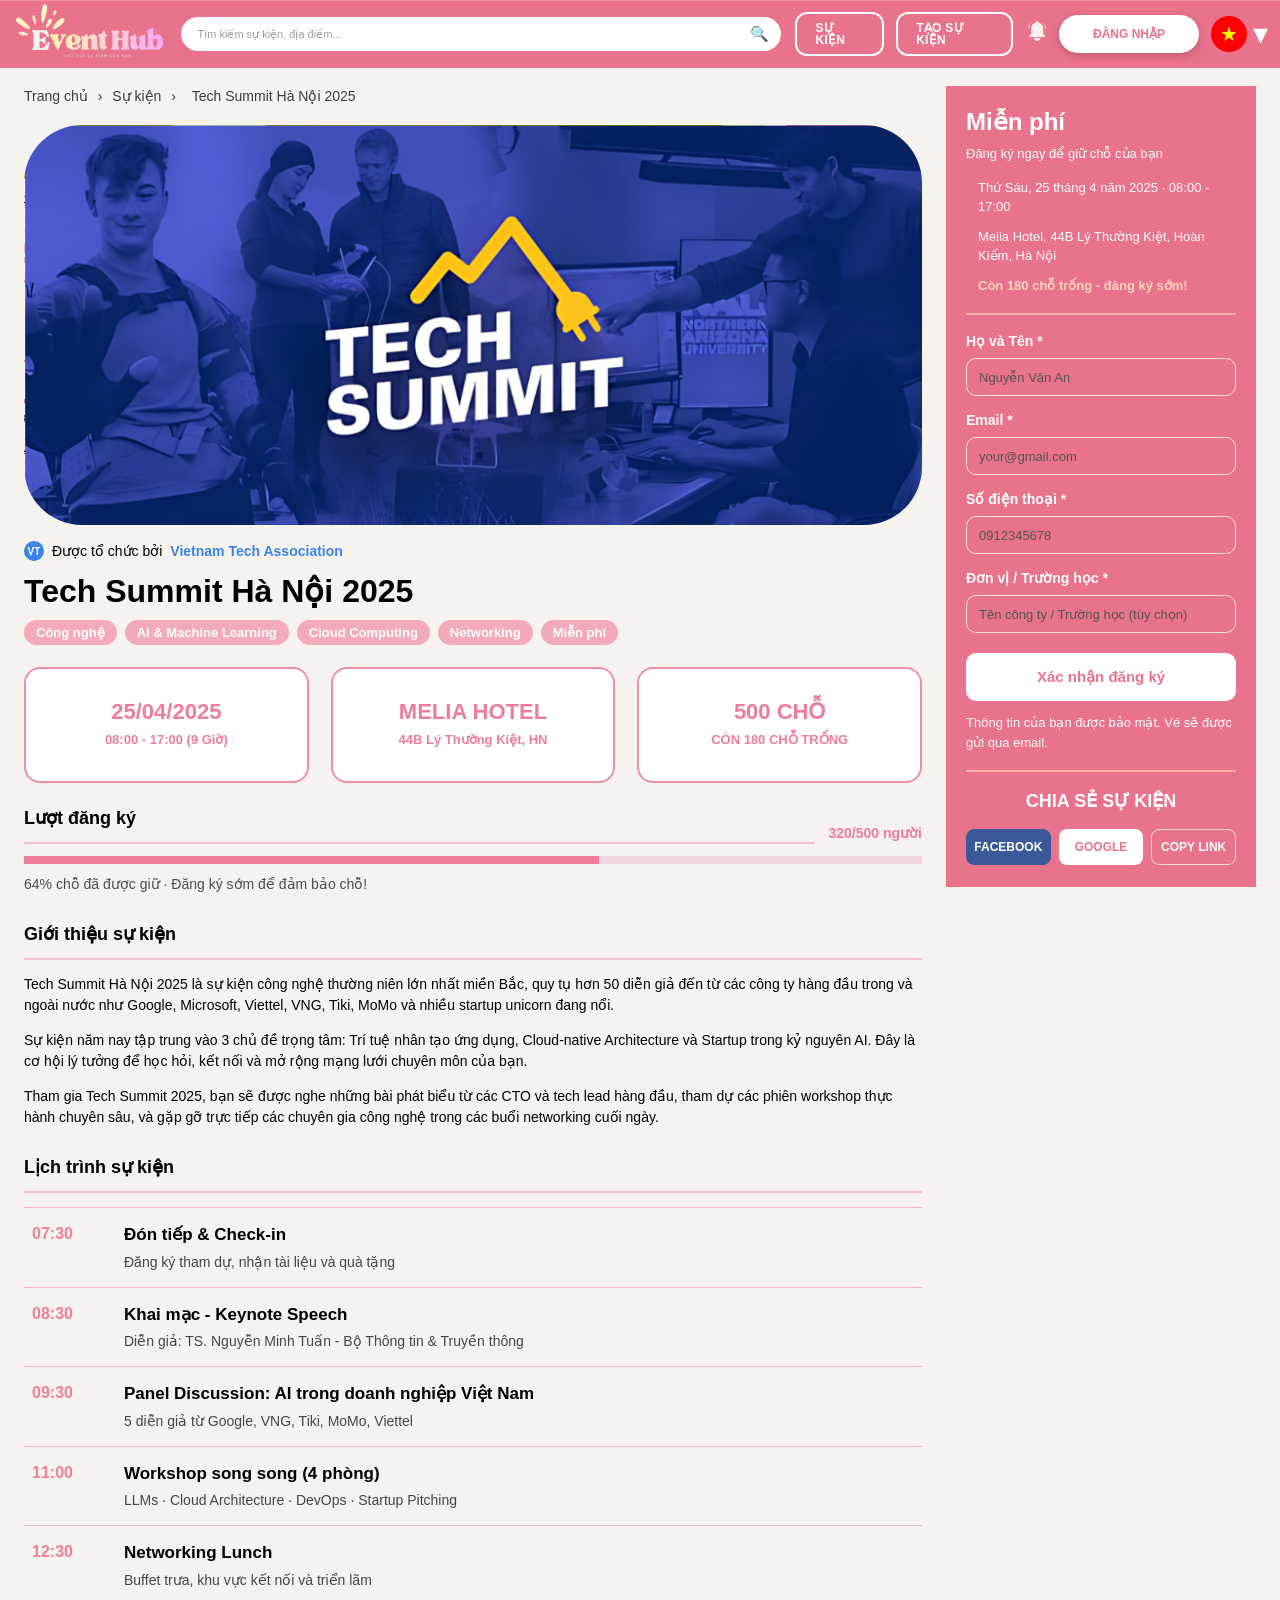
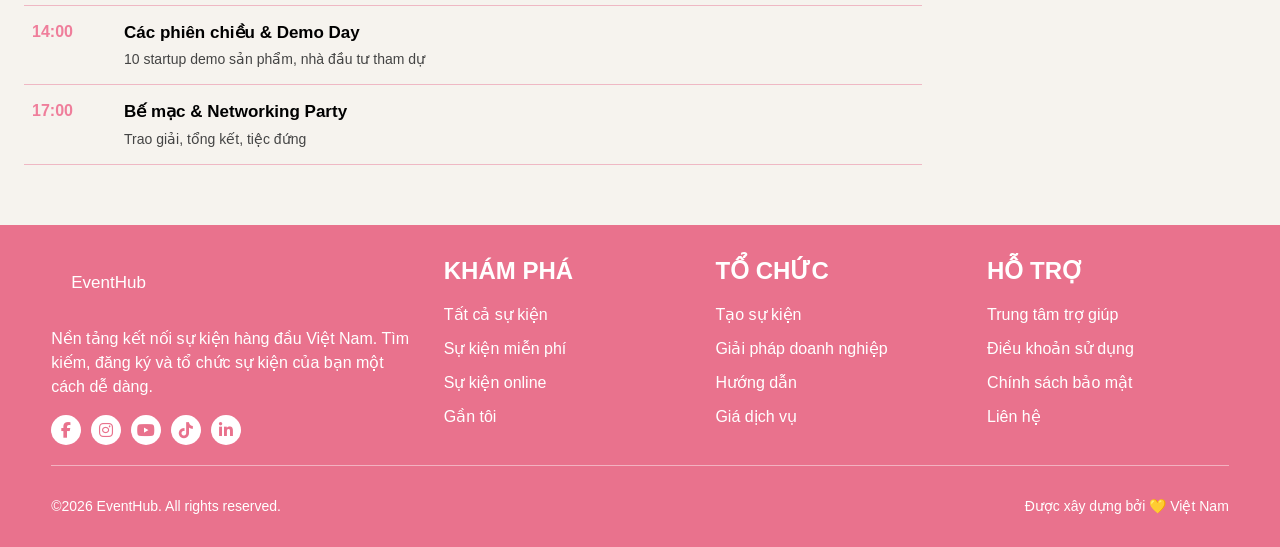
==== event-detail.html @ 6155b0cd "event project" ====
<!DOCTYPE html>
<html lang="vi">
<head>
    <meta charset="UTF-8">
    <meta name="viewport" content="width=device-width, initial-scale=1.0">
    <title>EventHub - Chi tiết sự kiện</title>
    <link rel="stylesheet" href="style.css">
    <link rel="stylesheet" href="event-detail.css">
    <link rel="stylesheet" href="https://cdnjs.cloudflare.com/ajax/libs/font-awesome/6.5.2/css/all.min.css">
</head>
<body class="event-detail-page">
    <header class="site-header">
        <div class="container header-inner">
            <a href="index.html"> <img class="logo" src="LOGO Web thiết kế sự kiện2.png">
            </a>

            <form class="search-box" action="events.html" method="get">
                <input type="search" name="keyword" placeholder="Tìm kiếm sự kiện, địa điểm...">
                <button type="submit">&#128269;</button>
            </form>

            <nav class="main-nav">
                <ul>
                    <li><a class="nav-button" href="events.html">Sự kiện</a></li>
                    <li><a class="nav-button" href="organizer-create.html">Tạo sự kiện</a></li>
                </ul>
            </nav>

            <div class="header-actions">
                <a href="#" aria-label="Thông báo">
                    <img class="icon-button notice-button" src="Chuông.png">
                </a>
                <a href="login.html" class="login-button">Đăng nhập</a>
                <div class="language-switch">
                    <a href="#" class="icon-button highlight" aria-label="Ngôn ngữ" style="color: yellow;">&#9733;</a>
                    <span class="language-caret" style="font-size: 30px;">&#9662;</span>
                </div>
            </div>
        </div>
    </header>

    <main class="ed-main">
        <div class="container ed-container">
            <div class="ed-layout">
                <section class="ed-content">
                    <nav class="ed-breadcrumb" aria-label="Điều hướng trang">
                        <a href="index.html">Trang chủ</a>
                        <span>&#8250;</span>
                        <a href="events.html">Sự kiện</a>
                        <span>&#8250;</span>
                        <span>Tech Summit Hà Nội 2025</span>
                    </nav>

                    <div class="ed-hero">
                        <img src="images_event-detail-banner.png" alt="Tech Summit Hà Nội 2025">
                    </div>

                    <div class="ed-organizer">
                        <span class="ed-organizer-badge">VT</span>
                        <span>Được tổ chức bởi</span>
                        <a href="#">Vietnam Tech Association</a>
                    </div>

                    <h1 class="ed-title">Tech Summit Hà Nội 2025</h1>

                    <div class="ed-tags">
                        <span class="ed-tag">Công nghệ</span>
                        <span class="ed-tag">AI &amp; Machine Learning</span>
                        <span class="ed-tag">Cloud Computing</span>
                        <span class="ed-tag">Networking</span>
                        <span class="ed-tag">Miễn phí</span>
                    </div>

                    <div class="ed-info-list">
                        <article class="ed-info-card">
                            <h2>25/04/2025</h2>
                            <p>08:00 - 17:00 (9 Giờ)</p>
                        </article>

                        <article class="ed-info-card">
                            <h2>MELIA HOTEL</h2>
                            <p>44B Lý Thường Kiệt, HN</p>
                        </article>

                        <article class="ed-info-card">
                            <h2>500 CHỖ</h2>
                            <p>CÒN 180 CHỖ TRỐNG</p>
                        </article>
                    </div>

                    <section class="ed-section ed-register-section">
                        <div class="ed-section-head ed-register-head">
                            <h2>Lượt đăng ký</h2>
                            <span>320/500 người</span>
                        </div>
                        <div class="ed-progress">
                            <div class="ed-progress-bar"></div>
                        </div>
                        <p class="ed-register-note">64% chỗ đã được giữ · Đăng ký sớm để đảm bảo chỗ!</p>
                    </section>

                    <section class="ed-section">
                        <h2 class="ed-section-title">Giới thiệu sự kiện</h2>
                        <div class="ed-description">
                            <p>Tech Summit Hà Nội 2025 là sự kiện công nghệ thường niên lớn nhất miền Bắc, quy tụ hơn 50 diễn giả đến từ các công ty hàng đầu trong và ngoài nước như Google, Microsoft, Viettel, VNG, Tiki, MoMo và nhiều startup unicorn đang nổi.</p>
                            <p>Sự kiện năm nay tập trung vào 3 chủ đề trọng tâm: Trí tuệ nhân tạo ứng dụng, Cloud-native Architecture và Startup trong kỷ nguyên AI. Đây là cơ hội lý tưởng để học hỏi, kết nối và mở rộng mạng lưới chuyên môn của bạn.</p>
                            <p>Tham gia Tech Summit 2025, bạn sẽ được nghe những bài phát biểu từ các CTO và tech lead hàng đầu, tham dự các phiên workshop thực hành chuyên sâu, và gặp gỡ trực tiếp các chuyên gia công nghệ trong các buổi networking cuối ngày.</p>
                        </div>
                    </section>

                    <section class="ed-section">
                        <h2 class="ed-section-title">Lịch trình sự kiện</h2>

                        <div class="ed-schedule-list">
                            <article class="ed-schedule-item">
                                <div class="ed-schedule-time">07:30</div>
                                <div class="ed-schedule-body">
                                    <h3>Đón tiếp &amp; Check-in</h3>
                                    <p>Đăng ký tham dự, nhận tài liệu và quà tặng</p>
                                </div>
                            </article>

                            <article class="ed-schedule-item">
                                <div class="ed-schedule-time">08:30</div>
                                <div class="ed-schedule-body">
                                    <h3>Khai mạc - Keynote Speech</h3>
                                    <p>Diễn giả: TS. Nguyễn Minh Tuấn - Bộ Thông tin &amp; Truyền thông</p>
                                </div>
                            </article>

                            <article class="ed-schedule-item">
                                <div class="ed-schedule-time">09:30</div>
                                <div class="ed-schedule-body">
                                    <h3>Panel Discussion: AI trong doanh nghiệp Việt Nam</h3>
                                    <p>5 diễn giả từ Google, VNG, Tiki, MoMo, Viettel</p>
                                </div>
                            </article>

                            <article class="ed-schedule-item">
                                <div class="ed-schedule-time">11:00</div>
                                <div class="ed-schedule-body">
                                    <h3>Workshop song song (4 phòng)</h3>
                                    <p>LLMs · Cloud Architecture · DevOps · Startup Pitching</p>
                                </div>
                            </article>

                            <article class="ed-schedule-item">
                                <div class="ed-schedule-time">12:30</div>
                                <div class="ed-schedule-body">
                                    <h3>Networking Lunch</h3>
                                    <p>Buffet trưa, khu vực kết nối và triển lãm</p>
                                </div>
                            </article>

                            <article class="ed-schedule-item">
                                <div class="ed-schedule-time">14:00</div>
                                <div class="ed-schedule-body">
                                    <h3>Các phiên chiều &amp; Demo Day</h3>
                                    <p>10 startup demo sản phẩm, nhà đầu tư tham dự</p>
                                </div>
                            </article>

                            <article class="ed-schedule-item">
                                <div class="ed-schedule-time">17:00</div>
                                <div class="ed-schedule-body">
                                    <h3>Bế mạc &amp; Networking Party</h3>
                                    <p>Trao giải, tổng kết, tiệc đứng</p>
                                </div>
                            </article>
                        </div>
                    </section>
                </section>

                <aside class="ed-sidebar">
                    <div class="ed-booking-box">
                        <div class="ed-price-block">
                            <h2>Miễn phí</h2>
                            <p>Đăng ký ngay để giữ chỗ của bạn</p>
                        </div>

                        <div class="ed-booking-meta">
                            <p>Thứ Sáu, 25 tháng 4 năm 2025 · 08:00 - 17:00</p>
                            <p>Melia Hotel, 44B Lý Thường Kiệt, Hoàn Kiếm, Hà Nội</p>
                            <p class="ed-left-slot">Còn 180 chỗ trống - đăng ký sớm!</p>
                        </div>

                        <form class="ed-form" action="#" method="post">
                            <div class="ed-form-group">
                                <label for="name">Họ và Tên *</label>
                                <input id="name" type="text" name="fullname" placeholder="Nguyễn Văn An">
                            </div>

                            <div class="ed-form-group">
                                <label for="email">Email *</label>
                                <input id="email" type="email" name="email" placeholder="your@gmail.com">
                            </div>

                            <div class="ed-form-group">
                                <label for="sdt">Số điện thoại *</label>
                                <input id="sdt" type="tel" name="phone" placeholder="0912345678">
                            </div>

                            <div class="ed-form-group">
                                <label for="company">Đơn vị / Trường học *</label>
                                <input id="company" type="text" name="company" placeholder="Tên công ty / Trường học (tùy chọn)">
                            </div>

                            <button onclick="if(validateForm()) { alert('Đăng kí thành công!'); window.location.href='index.html'; }" class="ed-submit-button"  type="button">Xác nhận đăng ký</button>
                            <p class="ed-form-note">Thông tin của bạn được bảo mật. Vé sẽ được gửi qua email.</p>
                        </form>

                        <div class="ed-share-block">
                            <h3>Chia sẻ sự kiện</h3>
                            <div class="ed-share-list">
                                <a href="#" class="ed-share-button ed-share-facebook">facebook</a>
                                <a href="#" class="ed-share-button ed-share-google">Google</a>
                                <a href="#" class="ed-share-button ed-share-copy">Copy link</a>
                            </div>
                        </div>
                    </div>
                </aside>
            </div>
        </div>
    </main>

    <footer class="site-footer">
        <div class="container footer-grid">
            <div class="footer-column footer-brand">
                <a href="index.html" class="logo footer-logo">
                    <span class="logo-box"></span>
                    <span class="logo-text">EventHub</span>
                </a>
                <p>Nền tảng kết nối sự kiện hàng đầu Việt Nam. Tìm kiếm, đăng ký và tổ chức sự kiện của bạn một cách dễ dàng.</p>
                <div class="social-list">
                    <a href="#" aria-label="Facebook"><i class="fa-brands fa-facebook-f"></i></a>
                    <a href="#" aria-label="Instagram"><i class="fa-brands fa-instagram"></i></a>
                    <a href="#" aria-label="YouTube"><i class="fa-brands fa-youtube"></i></a>
                    <a href="#" aria-label="TikTok"><i class="fa-brands fa-tiktok"></i></a>
                    <a href="#" aria-label="LinkedIn"><i class="fa-brands fa-linkedin-in"></i></a>
                </div>
            </div>

            <div class="footer-column">
                <h3>Khám phá</h3>
                <ul>
                    <li><a href="events.html">Tất cả sự kiện</a></li>
                    <li><a href="events.html">Sự kiện miễn phí</a></li>
                    <li><a href="events.html">Sự kiện online</a></li>
                    <li><a href="events.html">Gần tôi</a></li>
                </ul>
            </div>

            <div class="footer-column">
                <h3>Tổ chức</h3>
                <ul>
                    <li><a href="organizer-create.html">Tạo sự kiện</a></li>
                    <li><a href="organizer-solutions.html">Giải pháp doanh nghiệp</a></li>
                    <li><a href="guide.html">Hướng dẫn</a></li>
                    <li><a href="service-price.html">Giá dịch vụ</a></li>
                </ul>
            </div>

            <div class="footer-column">
                <h3>Hỗ trợ</h3>
                <ul>
                    <li><a href="help-center.html">Trung tâm trợ giúp</a></li>
                    <li><a href="terms.html">Điều khoản sử dụng</a></li>
                    <li><a href="privacy.html">Chính sách bảo mật</a></li>
                    <li><a href="contact.html">Liên hệ</a></li>
                </ul>
            </div>
        </div>

        <div class="container footer-bottom">
            <p>&copy;2026 EventHub. All rights reserved.</p>
            <p>Được xây dựng bởi &#128155; Việt Nam</p>
        </div>
    </footer>
    <script src="event-detail.js"></script>
</body>
</html>
---- style.css ----
* {
    box-sizing: border-box;
}

body {
    margin: 0;
    font-family: Arial, Helvetica, sans-serif;
    background-color: #f6f3ee;
    color: #000000;
    line-height: 1.5;
}

a {
    color: inherit;
    text-decoration: none;
}

img {
    display: block;
    width: 100%;
}

ul {
    margin: 0;
    padding: 0;
    list-style: none;
}

.container {
    width: 92%;
    max-width: 1180px;
    margin: 0 auto;
}

.site-header .container {
    width: 100%;
    max-width: none;
    padding: 0 12px;
}

.site-header {
    background-color: #e9728d;
    position: sticky;
    top: 0;
    z-index: 10;
    box-shadow: 0 1px 0 rgba(255, 255, 255, 0.18) inset;
}

.header-inner {
    min-height: 68px;
    display: flex;
    align-items: center;
    justify-content: center;
    gap: 14px;
    padding: 8px 0;
}

.logo {
    display: inline-flex; height: 60px;
    align-items: center;
    gap: 20px;
    color: #ffffff;
    font-size: 17px;
    font-weight: normal;
    white-space: nowrap;
    flex: 0 0 auto;
}


.search-box {
    flex: 0 0 600px;
    width: 600px;
    max-width: 600px;
    min-width: 600px;
    height: 34px;
    margin-left: 0;
    background-color: #ffffff;
    border-radius: 999px;
    display: flex;
    align-items: center;
    overflow: hidden;
}

.search-box input {
    width: 100%;
    border: none;
    outline: none;
    padding: 7px 12px 7px 16px;
    font-size: 11px;
    background-color: transparent;
    color: #6b6b6b;
}

.search-box input::placeholder {
    color: #9c9c9c;
}

.search-box button {
    border: none;
    background-color: transparent;
    padding: 0 12px 0 4px;
    cursor: pointer;
    color: #ea6f90;
    font-size: 15px;
}

.main-nav ul {
    display: flex;
    align-items: center;
    gap: 12px;
}

.main-nav a {
    color: #ffffff;
    font-size: 12px;
    font-weight: bold;
    text-transform: uppercase;
    letter-spacing: 0.3px;
    display: inline-flex;
    align-items: center;
    justify-content: center;
    line-height: 1;
}

.nav-button {
    min-height: 34px;
    border: 2px solid #ffffff;
    border-radius: 12px;
    padding: 8px 18px;
    display: inline-flex;
    align-items: center;
    justify-content: center;
    line-height: 1;
    box-sizing: border-box;
}
.main-nav .nav-button.active {
    background-color: #ffffff;
    color: #e9728d;
}
.nav-my-events {
    display: inline-flex;
    align-items: center;
    gap: 8px;
}

.nav-ticket-icon {
    font-size: 19px;
    line-height: 1;
}

.header-actions {
    display: flex;
    align-items: center;
    gap: 12px;
    flex: 0 0 auto;
    margin-left: 0;
}

.login-button {
    min-width: 140px;
    padding: 10px 22px;
    background-color: #ffffff;
    color: #e9728d;
    border-radius: 999px;
    font-size: 12px;
    font-weight: bold;
    text-transform: uppercase;
    text-align: center;
    box-shadow: 0 3px 8px rgba(0, 0, 0, 0.18);
}

.icon-button {
    width: 28px;
    height: 28px;
    border-radius: 50%;
    background-color: transparent;
    color: #ffffff;
    display: inline-flex;
    align-items: center;
    justify-content: center;
    font-size: 14px;
    line-height: 1;
}

.notice-button {
    width: auto;
    height: 20px;
    font-size: 17px;
}
.notice-button:hover{
    transform: scale(1.4);
    transition: 0.3s;
}
.language-switch {
    display: inline-flex;
    align-items: center;
    gap: 6px;
}

.icon-button.highlight {
    width: 36px;
    height: 36px;
    background-color: red;
    font-size: 20px;
}

.language-caret {
    color: #ffffff;
    font-size: 10px;
    line-height: 1;
}

.hero-section {
    padding: 18px 0 18px;
    overflow: hidden;
}

.hero-stage {
    position: relative;
}

.hero-background {
    position: absolute;
    top: 0;
    bottom: 0;
    left: 50%;
    width: 100vw;
    transform: translateX(-50%);
    z-index: -1;
    pointer-events: none;
}

.hero-content {
    display: flex;
    justify-content: center;
}

.hero-decor {
    position: absolute;
    top: 50%;
    width: 31%;
    max-width: 520px;
    min-width: 220px;
    transform: translateY(-50%);
}

.hero-decor-left {
    left: 0;
}

.hero-decor-right {
    right: 0;
}

.hero-banner {
    display: block;
    width: 75%;
    padding: 12px 0;
}

.hero-banner img {
    border-radius: 38px;
}

.hero-dots {
    display: flex;
    justify-content: center;
    align-items: center;
    gap: 6px;
    margin-top: 12px;
}

.dot {
    width: 8px;
    height: 8px;
    border-radius: 50%;
    background-color: #ffffff;
}

.dot.active {
    background-color: #e9728d;
}

.section-block {
    padding: 10px 0 0;
}

.section-title {
    margin: 0 0 20px;
    padding-left: 10px;
    border-left: 6px solid #e9728d;
    font-size: 24px;
    font-weight: bold;
}

.featured-grid-large,
.featured-grid-small,
.event-grid {
    display: grid;
    gap: 16px;
}

.featured-grid-large {
    grid-template-columns: repeat(2, 1fr);
    margin-bottom: 16px;
}

.featured-grid-small {
    grid-template-columns: repeat(4, 1fr);
}

.featured-card img,
.event-card img {
    border-radius: 18px;
}
.event-card:hover{
    transform: scale(1.05);
    transition: 0.3s;
}
.large-card img {
    aspect-ratio: 1.55 / 1;
    object-fit: cover;
}
.large-card:hover{
    transform: scale(1.02);
    transition: 0.3s;
}
.small-card:hover{
    transform: scale(1.02);
    transition: 0.3s;
}
.small-card img,
.event-card img {
    aspect-ratio: 1.5 / 1;
    object-fit: cover;
}

.sub-section-head {
    display: flex;
    justify-content: space-between;
    align-items: center;
    gap: 16px;
    margin: 12px 0 12px;
}

.sub-tabs {
    display: flex;
    align-items: center;
    gap: 24px;
}

.sub-tabs a {
    position: relative;
    padding-bottom: 6px;
    font-size: 16px;
    font-weight: bold;
}

.sub-tabs a.active::after {
    content: "";
    position: absolute;
    left: 0;
    bottom: 0;
    width: 100%;
    height: 3px;
    background-color: #2f2f2f;
    border-radius: 2px;
}

.view-more-link {
    color: #ea88a4;
    font-size: 14px;
    text-decoration: underline;
}

.row-with-arrow {
    display: grid;
    grid-template-columns: 1fr 34px;
    align-items: start;
    gap: 10px;
}

.tab-panel {
    display: none;
}

.tab-panel.active {
    display: grid;
}

.event-grid {
    grid-template-columns: repeat(4, 1fr);
}

.event-card h3 { margin: 12px 0 6px; min-height: 56px; font-size: 18px; font-weight: bold; line-height: 1.3; text-align: center; }
.event-card .event-date {
    margin: 0;
    color: #7b7b7b;
    font-size: 14px;
}

.arrow-link {
    width: 34px;
    height: 34px;
    border-radius: 50%;
    background-color: transparent;
    color: #e9728d;
    display: inline-flex;
    align-items: center;
    justify-content: center;
    align-self: start;
    margin-top: 78px;
    font-size: 48px;
    line-height: 0.8;
}

.category-head {
    margin-bottom: 12px;
}

.category-head .section-title {
    margin-bottom: 0;
}

.site-footer {
    margin-top: 34px;
    background-color: #e9728d;
    color: #ffffff;
    padding: 28px 0 16px;
}

.footer-grid {
    display: grid;
    grid-template-columns: 1.5fr 1fr 1fr 1fr;
    gap: 30px;
}

.footer-logo {
    margin-bottom: 14px;
}

.footer-column h3 {
    margin: 0 0 14px;
    font-size: 24px;
    text-transform: uppercase;
}

.footer-column li + li {
    margin-top: 10px;
}

.footer-brand p {
    margin: 0 0 16px;
    max-width: 360px;
}

.social-list {
    display: flex;
    gap: 10px;
}

.social-list a {
    width: 30px;
    height: 30px;
    border-radius: 50%;
    background-color: #ffffff;
    display: inline-flex;
    align-items: center;
    justify-content: center;
}

.social-list a i {
    color: #e9728d;
    font-size: 16px;
}

.footer-bottom {
    margin-top: 20px;
    padding-top: 16px;
    border-top: 1px solid rgba(255, 255, 255, 0.45);
    display: flex;
    justify-content: space-between;
    gap: 16px;
    font-size: 14px;
}

@media (max-width: 1100px) {
    .hero-decor {
        width: 28%;
        min-width: 180px;
    }

    .site-header .container {
        padding: 0 14px;
    }

    .header-inner {
        flex-wrap: wrap;
        justify-content: center;
    }

    .search-box {
        flex: 1 1 100%;
        max-width: 100%;
        min-width: 0;
        order: 3;
        width: 100%;
        margin-left: 0;
    }

    .header-actions {
        margin-left: 0;
    }

    .featured-grid-small,
    .event-grid {
        grid-template-columns: repeat(2, 1fr);
    }

    .footer-grid {
        grid-template-columns: repeat(2, 1fr);
    }
}

@media (max-width: 768px) {
    .site-header .container {
        padding: 0 10px;
    }

    .hero-section {
        padding-top: 14px;
    }

    .hero-decor {
        width: 26%;
        min-width: 120px;
        opacity: 0.85;
    }

    .hero-banner img {
        border-radius: 26px;
    }

    .site-header {
        position: static;
    }

    .main-nav ul {
        flex-wrap: wrap;
        justify-content: center;
    }

    .section-title {
        font-size: 28px;
    }

    .featured-grid-large,
    .featured-grid-small,
    .event-grid,
    .footer-grid {
        grid-template-columns: 1fr;
    }

    .row-with-arrow {
        grid-template-columns: 1fr;
    }

    .arrow-link {
        display: none;
    }

    .sub-section-head,
    .footer-bottom {
        flex-direction: column;
        align-items: flex-start;
    }
}

.nav-button:hover{
    transform: scale(1.05);
    transition: 0.3s;
}
.nav-my-events:hover{
    transform: scale(1.05);
    transition: 0.3s;
}
.login-button:hover{
    transform: scale(1.05);
    transition: 0.3s;
}
.hero-banner:hover{
    transform: scale(1.05);
    transition: 0.3s;
}
@media (max-width: 480px) {
    .hero-decor {
        width: 24%;
        min-width: 90px;
    }

    .container {
        width: 94%;
    }

    .section-title {
        font-size: 24px;
    }

    .main-nav a,
    .login-button {
        font-size: 14px;
    }

    .event-card h3 {
        font-size: 16px;
    }
}
---- event-detail.css ----
.event-detail-page .ed-container {
    width: calc(100% - 48px);
    max-width: none;
}

.event-detail-page .ed-main {
    padding: 18px 0 0;
}

.event-detail-page .ed-layout {
    display: flex;
    align-items: flex-start;
    gap: 24px;
}

.event-detail-page .ed-content {
    flex: 1;
    min-width: 0;
}

.event-detail-page .ed-sidebar {
    width: 310px;
    flex: 0 0 310px;
}

.event-detail-page .ed-breadcrumb {
    margin-bottom: 18px;
    font-size: 14px;
    color: #3b3b3b;
}

.event-detail-page .ed-breadcrumb a {
    color: #3b3b3b;
}

.event-detail-page .ed-breadcrumb span {
    margin: 0 6px;
}

.event-detail-page .ed-hero {
    overflow: hidden;
    border-radius: 58px;
    margin-bottom: 16px;
}

.event-detail-page .ed-hero img {
    width: 100%;
    display: block;
}

.event-detail-page .ed-organizer {
    display: flex;
    align-items: center;
    gap: 8px;
    margin-bottom: 10px;
    font-size: 14px;
}

.event-detail-page .ed-organizer-badge {
    width: 20px;
    height: 20px;
    border-radius: 50%;
    background-color: #3a83e7;
    color: #ffffff;
    font-size: 10px;
    font-weight: bold;
    display: inline-flex;
    align-items: center;
    justify-content: center;
}

.event-detail-page .ed-organizer a {
    color: #3a83e7;
    font-weight: bold;
}

.event-detail-page .ed-title {
    margin: 0 0 10px;
    font-size: 32px;
    line-height: 1.2;
}

.event-detail-page .ed-tags {
    display: flex;
    flex-wrap: wrap;
    gap: 8px;
    margin-bottom: 22px;
}

.event-detail-page .ed-tag {
    padding: 6px 12px;
    border-radius: 999px;
    background-color: #f3aab9;
    color: #ffffff;
    font-size: 13px;
    font-weight: bold;
    line-height: 1;
}

.event-detail-page .ed-info-list {
    display: flex;
    gap: 22px;
    margin-bottom: 22px;
}

.event-detail-page .ed-info-card {
    flex: 1;
    min-height: 116px;
    border: 2px solid #ef8fa7;
    border-radius: 16px;
    background-color: #ffffff;
    text-align: center;
    display: flex;
    flex-direction: column;
    justify-content: center;
    padding: 18px 12px;
}

.event-detail-page .ed-info-card h2 {
    margin: 0 0 6px;
    color: #ee7d9c;
    font-size: 22px;
    line-height: 1.1;
}

.event-detail-page .ed-info-card p {
    margin: 0;
    color: #ee7d9c;
    font-size: 13px;
    font-weight: bold;
}

.event-detail-page .ed-section {
    margin-bottom: 26px;
}

.event-detail-page .ed-section-title,
.event-detail-page .ed-register-head h2 {
    margin: 0 0 14px;
    padding-bottom: 10px;
    border-bottom: 2px solid #efc4ce;
    font-size: 18px;
}

.event-detail-page .ed-register-head {
    display: flex;
    align-items: flex-end;
    justify-content: space-between;
    gap: 14px;
}

.event-detail-page .ed-register-head h2 {
    flex: 1;
    margin-bottom: 0;
}

.event-detail-page .ed-register-head span {
    color: #ee7d9c;
    font-size: 14px;
    font-weight: bold;
}

.event-detail-page .ed-progress {
    height: 8px;
    background-color: #f3d7de;
    margin: 12px 0 10px;
}

.event-detail-page .ed-progress-bar {
    width: 64%;
    height: 100%;
    background-color: #ef7e9b;
}

.event-detail-page .ed-register-note {
    margin: 0;
    font-size: 14px;
    color: #4c4c4c;
}

.event-detail-page .ed-description p {
    margin: 0 0 14px;
    font-size: 14px;
}

.event-detail-page .ed-schedule-list {
    border-top: 1px solid #efb8c4;
}

.event-detail-page .ed-schedule-item {
    display: flex;
    gap: 20px;
    padding: 14px 8px;
    border-bottom: 1px solid #efb8c4;
}

.event-detail-page .ed-schedule-time {
    width: 72px;
    flex: 0 0 72px;
    color: #ef7e9b;
    font-size: 16px;
    font-weight: bold;
}

.event-detail-page .ed-schedule-body h3 {
    margin: 0 0 4px;
    font-size: 17px;
}

.event-detail-page .ed-schedule-body p {
    margin: 0;
    font-size: 14px;
    color: #444444;
}

.event-detail-page .ed-booking-box {
    position: sticky;
    top: 82px;
    background-color: #e9728d;
    color: #ffffff;
    padding: 18px 20px 22px;
}

.event-detail-page .ed-price-block h2 {
    margin: 0 0 4px;
    font-size: 24px;
}

.event-detail-page .ed-price-block p,
.event-detail-page .ed-booking-meta p,
.event-detail-page .ed-form-note {
    margin: 0;
    font-size: 13px;
}

.event-detail-page .ed-booking-meta {
    margin: 14px 0 18px;
    padding-left: 12px;
}

.event-detail-page .ed-booking-meta p {
    margin-bottom: 10px;
    line-height: 1.5;
}

.event-detail-page .ed-left-slot {
    font-weight: bold;
    color: #fdd7bc;
}

.event-detail-page .ed-form {
    border-top: 2px solid #faafa9;
    padding-top: 16px;
}

.event-detail-page .ed-form-group {
    margin-bottom: 14px;
}

.event-detail-page .ed-form-group label {
    display: block;
    margin-bottom: 6px;
    font-size: 14px;
    font-weight: bold;
}

.event-detail-page .ed-form-group input {
    width: 100%;
    height: 38px;
    border: 1px solid rgba(255, 255, 255, 0.8);
    border-radius: 10px;
    padding: 8px 12px;
    background-color: transparent;
    color: #1f1f1f;
    outline: none;
    font-size: 13px;
}

.event-detail-page .ed-form-group input::placeholder {
    color: #545454;
}

.event-detail-page .ed-submit-button {
    width: 100%;
    height: 48px;
    margin-top: 6px;
    border: none;
    border-radius: 10px;
    background-color: #ffffff;
    color: #e9728d;
    font-size: 15px;
    font-weight: bold;
    cursor: pointer;
}

.event-detail-page .ed-form-note {
    margin-top: 12px;
    line-height: 1.5;
}

.event-detail-page .ed-share-block {
    margin-top: 18px;
    padding-top: 16px;
    border-top: 2px solid #faafa9;
}

.event-detail-page .ed-share-block h3 {
    margin: 0 0 14px;
    text-transform: uppercase;
    text-align: center;
    font-size: 18px;
}

.event-detail-page .ed-share-list {
    display: flex;
    gap: 8px;
}

.event-detail-page .ed-share-button {
    flex: 1;
    min-height: 36px;
    border: 1px solid rgba(255, 255, 255, 0.7);
    border-radius: 8px;
    display: inline-flex;
    align-items: center;
    justify-content: center;
    color: #ffffff;
    font-size: 12px;
    font-weight: bold;
    text-transform: uppercase;
}

.event-detail-page .ed-share-facebook {
    background-color: #3b5998;
    border-color: #3b5998;
}

.event-detail-page .ed-share-google {
    background-color: #ffffff;
    color: #e9728d;
}

.event-detail-page .ed-share-copy {
    background-color: transparent;
}

@media (max-width: 1100px) {
    .event-detail-page .ed-layout {
        flex-direction: column;
    }

    .event-detail-page .ed-sidebar {
        width: 100%;
        flex: 1 1 auto;
    }

    .event-detail-page .ed-booking-box {
        position: static;
    }
}

@media (max-width: 768px) {
    .event-detail-page .ed-container {
        width: calc(100% - 24px);
    }

    .event-detail-page .ed-main {
        padding-top: 14px;
    }

    .event-detail-page .ed-hero {
        border-radius: 28px;
    }

    .event-detail-page .ed-title {
        font-size: 28px;
    }

    .event-detail-page .ed-info-list {
        flex-direction: column;
        gap: 14px;
    }

    .event-detail-page .ed-register-head {
        flex-direction: column;
        align-items: flex-start;
    }

    .event-detail-page .ed-register-head h2 {
        width: 100%;
    }

    .event-detail-page .ed-schedule-item {
        flex-direction: column;
        gap: 8px;
    }

    .event-detail-page .ed-schedule-time {
        width: auto;
        flex: 1 1 auto;
    }
}

@media (max-width: 480px) {
    .event-detail-page .ed-container {
        width: calc(100% - 16px);
    }

    .event-detail-page .ed-breadcrumb {
        font-size: 13px;
    }

    .event-detail-page .ed-title {
        font-size: 24px;
    }

    .event-detail-page .ed-share-list {
        flex-direction: column;
    }
}
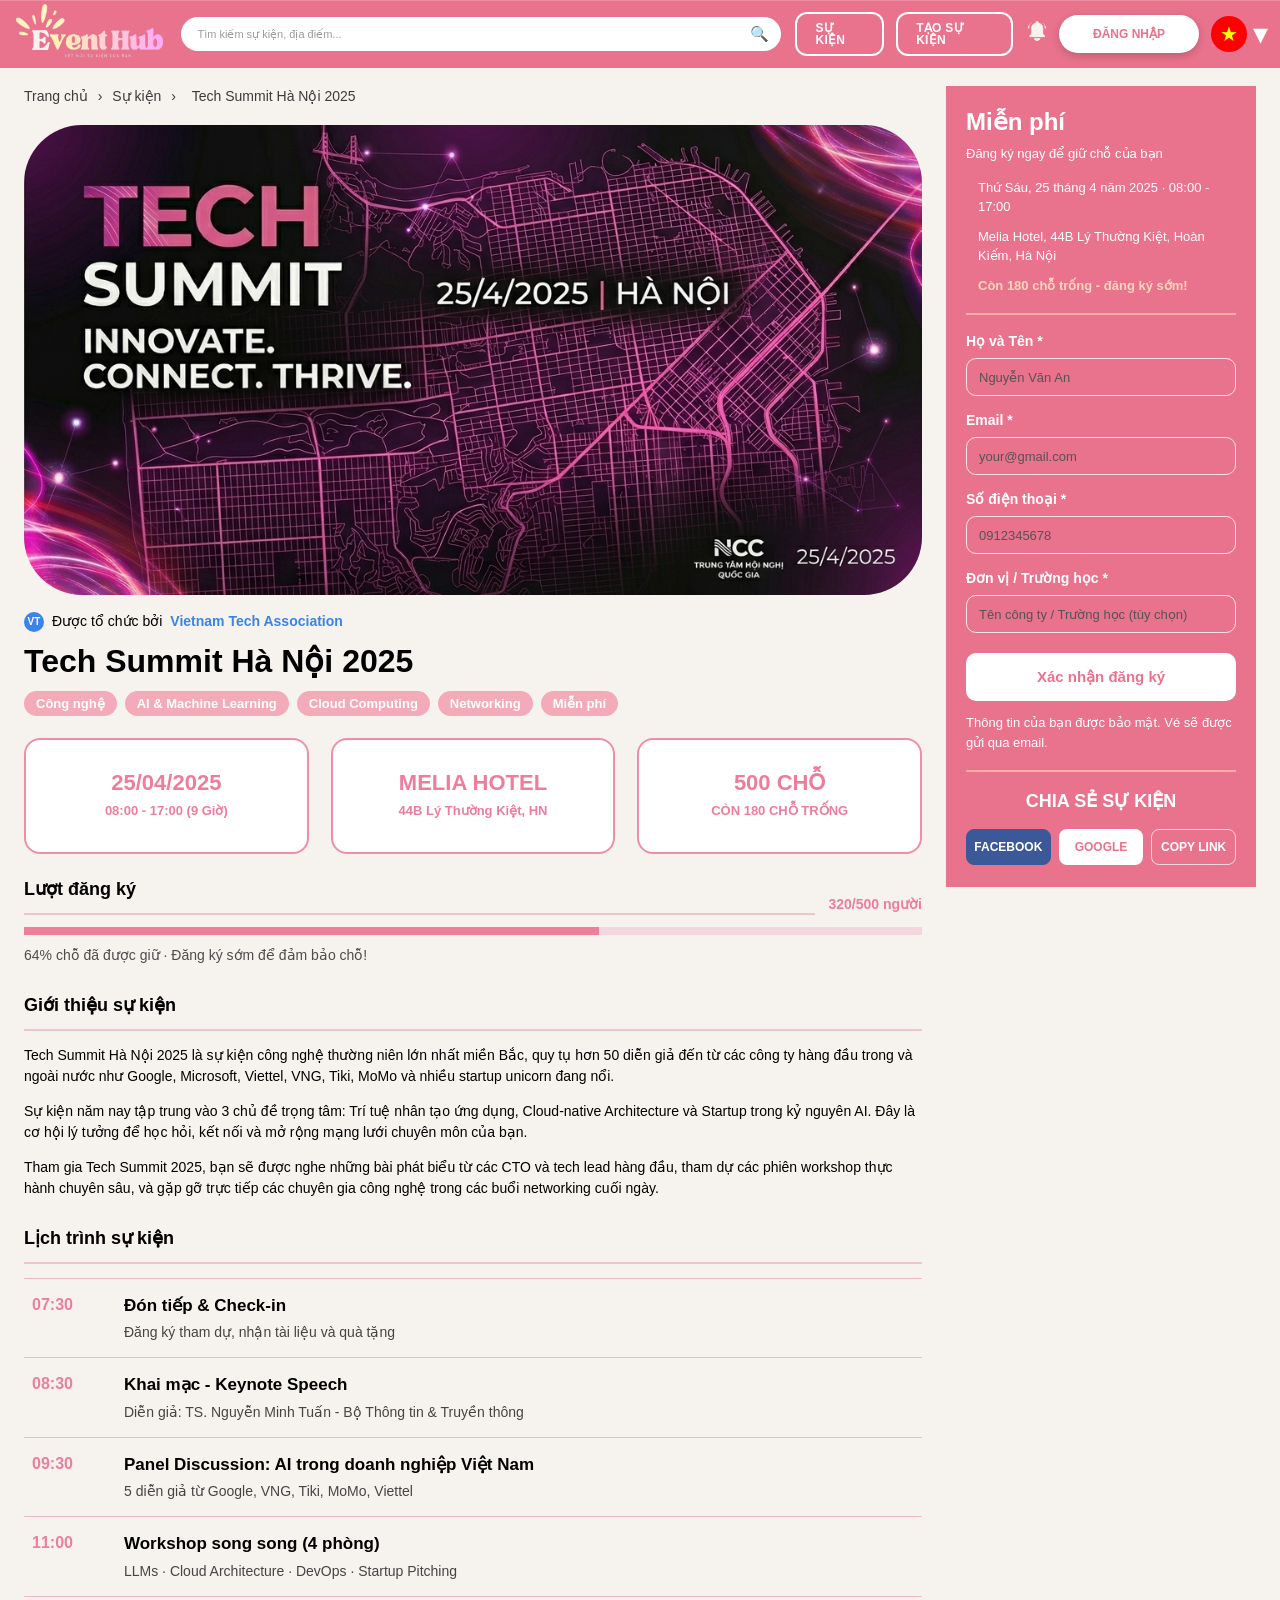
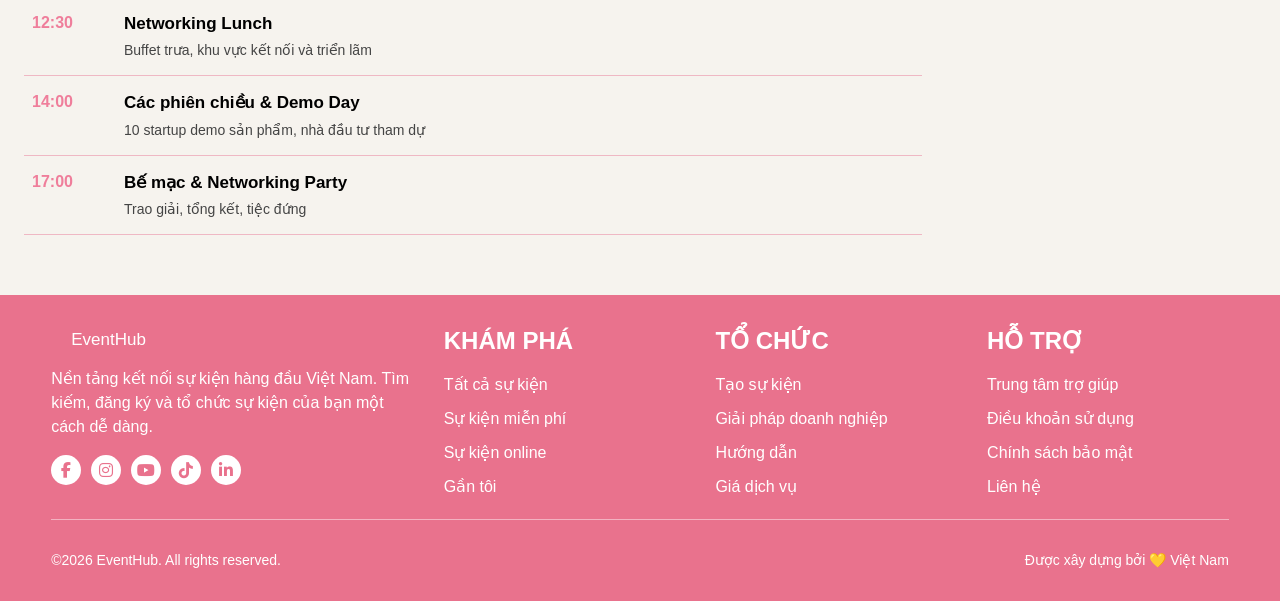
==== commit 4e515b48: "fix event" ====
--- a/event-detail.html
+++ b/event-detail.html
@@ -52,7 +52,7 @@
                     </nav>
 
                     <div class="ed-hero">
-                        <img src="images_event-detail-banner.png" alt="Tech Summit Hà Nội 2025">
+                        <img src="anhsukien.png" alt="Tech Summit Hà Nội 2025">
                     </div>
 
                     <div class="ed-organizer">
--- a/style.css
+++ b/style.css
@@ -437,6 +437,8 @@
 
 .footer-logo {
     margin-bottom: 14px;
+    width: 200px;
+    height: auto;
 }
 
 .footer-column h3 {
